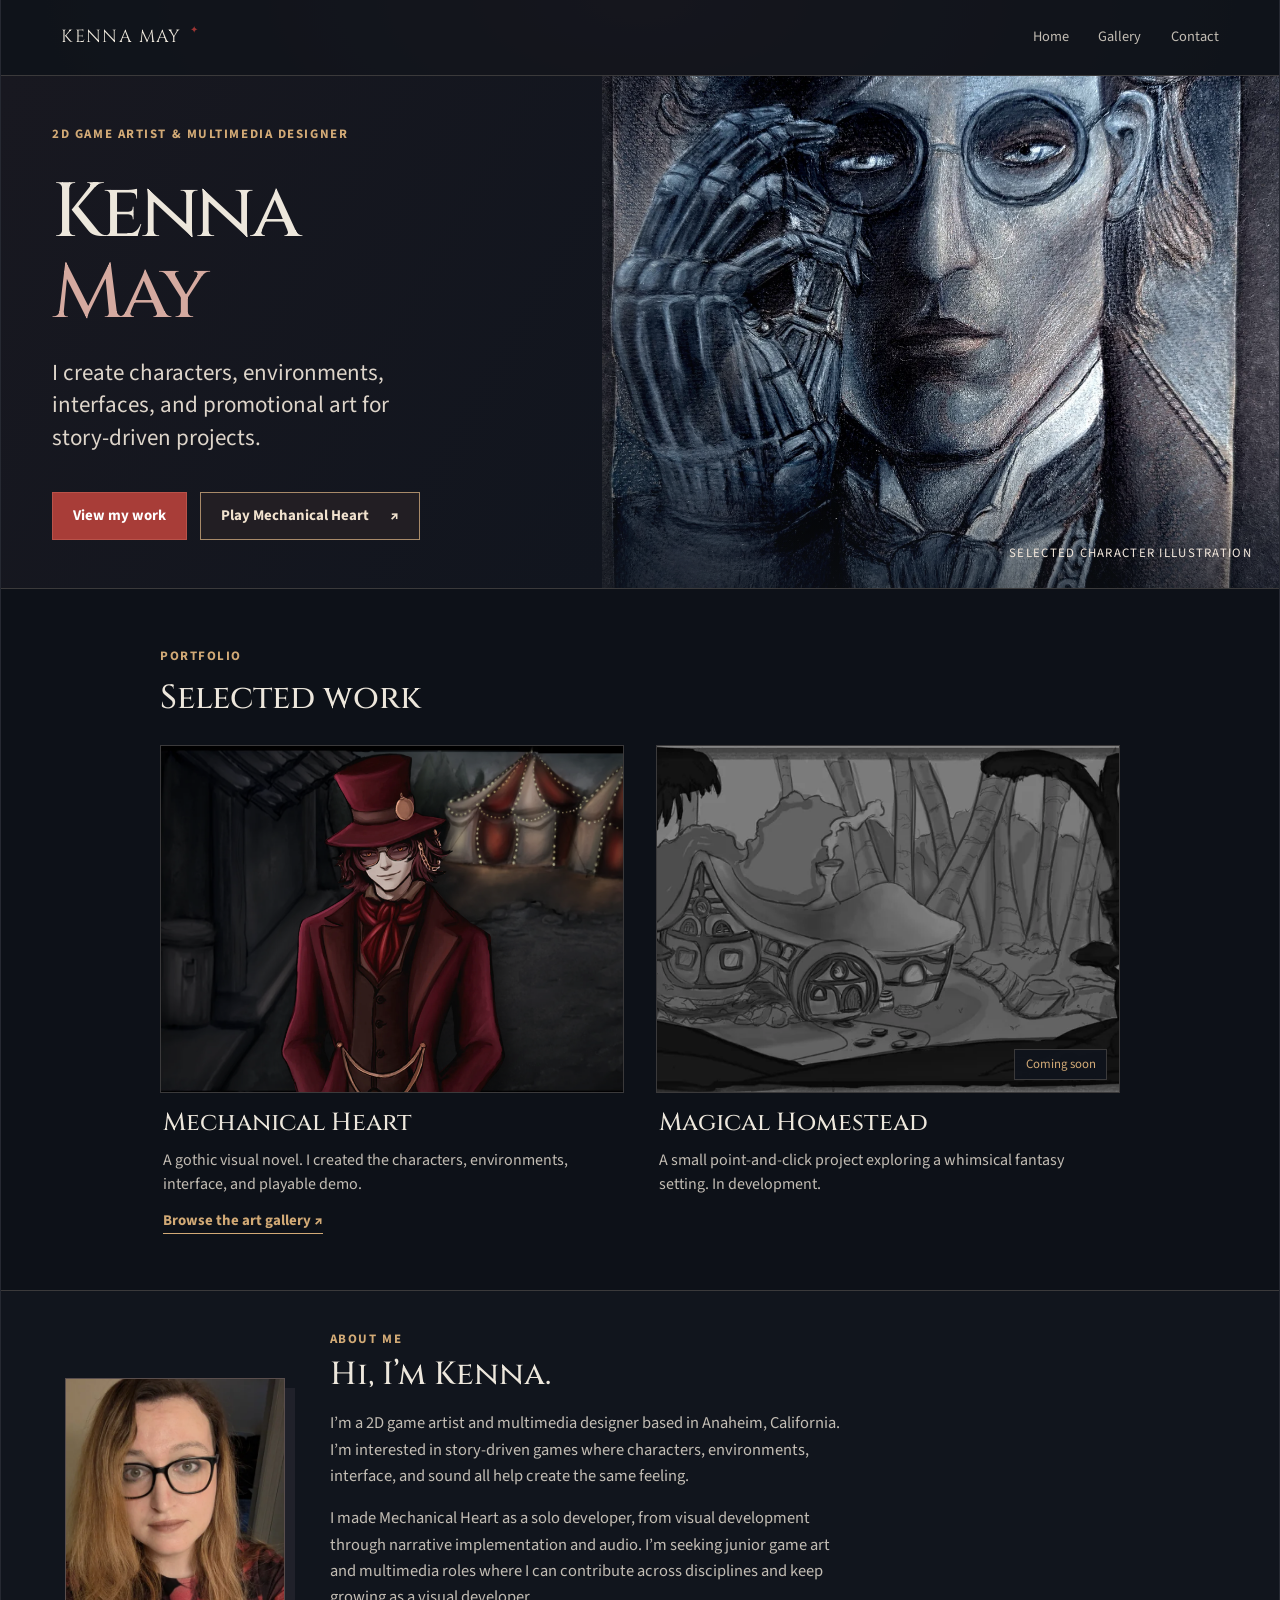
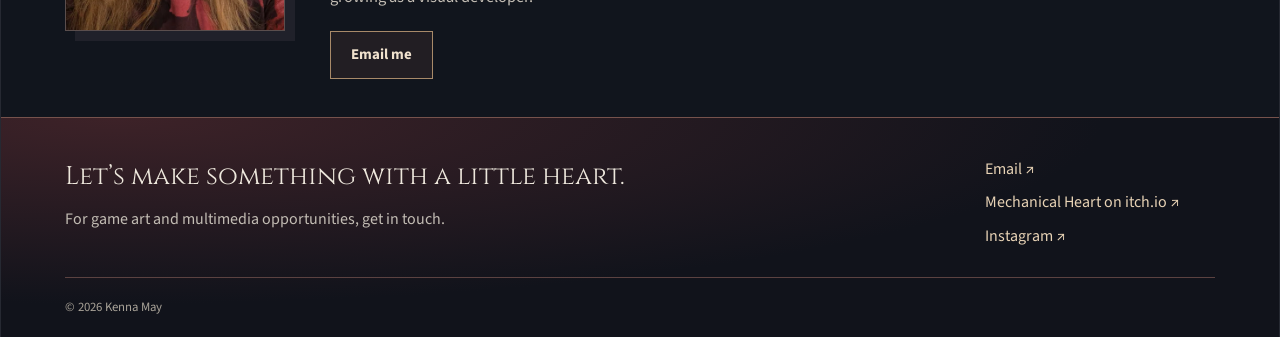
==== index.html @ ee1459ba "Replace oversized homepage sections with compact project thumbnails" ====
<!doctype html>
<html lang="en">
<head>
  <meta charset="utf-8">
  <meta name="viewport" content="width=device-width, initial-scale=1">
  <meta name="theme-color" content="#10141c">
  <meta name="description" content="Kenna May is a 2D game artist and multimedia designer. Explore her Mechanical Heart visual novel art and development process.">
  <title>Kenna May · 2D Game Artist</title>
  <link rel="icon" href="assets/favicon.svg" type="image/svg+xml">
  <link rel="preconnect" href="https://fonts.googleapis.com">
  <link rel="preconnect" href="https://fonts.gstatic.com" crossorigin>
  <link href="https://fonts.googleapis.com/css2?family=Cinzel:wght@500;600&family=Source+Sans+3:wght@400;500;600;700&display=swap" rel="stylesheet">
  <link rel="stylesheet" href="styles.css">
  <link rel="stylesheet" href="compact.css">

  <style>
    /* Compact homepage project thumbnails. */
    .home-work .section-heading{max-width:960px;margin:0 auto 1.75rem}
    .home-work .section-heading h2{font-size:clamp(1.7rem,2.6vw,2.35rem)}
    .project-thumbnails{display:grid;grid-template-columns:repeat(2,minmax(0,1fr));gap:clamp(1.25rem,3vw,2rem);max-width:960px;margin-inline:auto;align-items:start}
    .project-thumbnail{min-width:0}
    .project-thumbnail-art{display:block;position:relative;isolation:isolate;aspect-ratio:4/3;overflow:hidden;border:1px solid var(--line);background:#171b24}
    a.project-thumbnail-art{transition:border-color .2s}
    a.project-thumbnail-art:hover{border-color:var(--gold)}
    .project-thumbnail-scene{position:absolute;inset:0;width:100%;height:100%;object-fit:cover}
    .project-thumbnail-mechanical .project-thumbnail-scene{filter:brightness(.65) saturate(.85)}
    .project-thumbnail-character{position:absolute;height:112%;width:auto;max-width:none;left:50%;bottom:-12%;transform:translateX(-50%);filter:drop-shadow(8px 10px 12px #0009)}
    .project-thumbnail-status{position:absolute;right:.75rem;bottom:.75rem;padding:.3rem .65rem;background:#10141ced;border:1px solid var(--line);color:var(--gold);font-size:.8rem}
    .project-thumbnail-copy{padding:1rem .2rem 0}
    .project-thumbnail-copy h3{font-size:clamp(1.2rem,2vw,1.55rem);margin:0 0 .6rem}
    .project-thumbnail-copy h3 a{text-decoration:none}
    .project-thumbnail-copy h3 a:hover{color:var(--gold)}
    .project-thumbnail-copy p{color:var(--muted);font-size:1rem;line-height:1.5;margin:0 0 .75rem}
    .project-thumbnail-copy .text-link{font-size:.93rem}
    @media(max-width:600px){.project-thumbnails{grid-template-columns:1fr;max-width:440px;gap:2rem}.home-work .section-heading{max-width:440px}}
  </style>
</head>
<body>
  <a class="skip-link" href="#main">Skip to work</a>
  <div class="site-frame">
    <header class="site-header">
      <a class="wordmark" href="#top" aria-label="Kenna May, back to top">KENNA MAY<span class="wordmark-mark" aria-hidden="true">✦</span></a>
      <nav aria-label="Main navigation"><a href="index.html" aria-current="page">Home</a><a href="visual-development.html">Gallery</a><a href="index.html#contact">Contact</a></nav>
    </header>

    <main id="main">
      <section class="home-hero" id="top" aria-labelledby="home-title">
        <div class="home-hero-copy">
          <p class="eyebrow">2D game artist &amp; multimedia designer</p>
          <h1 id="home-title">Kenna<br><em>May</em></h1>
          <p class="home-deck">I create characters, environments, interfaces, and promotional art for story-driven projects.</p>
          <div class="hero-actions"><a class="button button-primary" href="#work">View my work</a><a class="button button-secondary" href="https://pyre3.itch.io/mechanical-heart" target="_blank" rel="noopener noreferrer">Play Mechanical Heart <span aria-hidden="true">↗</span></a></div>
        </div>
        <div class="home-hero-art"><img src="assets/portrait-study.webp" alt="Blue-toned illustrated portrait of a character with round glasses and a mechanical hand" fetchpriority="high"><span>Selected character illustration</span></div>
      </section>

      <section class="section home-work" id="work" aria-labelledby="home-work-title">
        <div class="section-heading"><div><p class="eyebrow">Portfolio</p><h2 id="home-work-title">Selected work</h2></div></div>
        <div class="project-thumbnails">
          <article class="project-thumbnail">
            <a class="project-thumbnail-art project-thumbnail-mechanical" href="mechanical-heart.html" aria-label="View the Mechanical Heart case study">
              <img class="project-thumbnail-scene" src="assets/circus-environment.webp" alt="Circus tents glowing at night" loading="lazy" decoding="async">
              <img class="project-thumbnail-character" src="assets/caster-sprite.webp" alt="" loading="lazy" decoding="async">
            </a>
            <div class="project-thumbnail-copy">
              <h3><a href="mechanical-heart.html">Mechanical Heart</a></h3>
              <p>A gothic visual novel. I created the characters, environments, interface, and playable demo.</p>
              <a class="text-link" href="visual-development.html">Browse the art gallery <span aria-hidden="true">↗</span></a>
            </div>
          </article>
          <article class="project-thumbnail">
            <div class="project-thumbnail-art">
              <img class="project-thumbnail-scene" src="assets/woodland-night-thumb.webp" alt="Grayscale fantasy cottage nestled among winding woodland trees" width="1000" height="486" loading="lazy" decoding="async">
              <span class="project-thumbnail-status">Coming soon</span>
            </div>
            <div class="project-thumbnail-copy">
              <h3>Magical Homestead</h3>
              <p>A small point-and-click project exploring a whimsical fantasy setting. In development.</p>
            </div>
          </article>
        </div>
      </section>

      <section class="section about-section" id="about" aria-labelledby="about-title"><div class="about-image"><img src="assets/kenna-portrait.webp" alt="Portrait of Kenna May"></div><div class="about-copy"><p class="eyebrow">About me</p><h2 id="about-title">Hi, I’m Kenna.</h2><p>I’m a 2D game artist and multimedia designer based in Anaheim, California. I’m interested in story-driven games where characters, environments, interface, and sound all help create the same feeling.</p><p>I made Mechanical Heart as a solo developer, from visual development through narrative implementation and audio. I’m seeking junior game art and multimedia roles where I can contribute across disciplines and keep growing as a visual developer.</p><a class="button button-secondary" href="mailto:kennamayphone@gmail.com">Email me</a></div></section>
    </main>

    <footer class="site-footer" id="contact"><div><span class="footer-title">Let’s make something with a little heart.</span><p>For game art and multimedia opportunities, get in touch.</p></div><div class="footer-links"><a href="mailto:kennamayphone@gmail.com">Email ↗</a><a href="https://pyre3.itch.io/mechanical-heart" target="_blank" rel="noopener noreferrer">Mechanical Heart on itch.io ↗</a><a href="https://www.instagram.com/black.cat.psd" target="_blank" rel="noopener noreferrer">Instagram ↗</a></div><small>© 2026 Kenna May</small></footer>
  </div>
</body>
</html>
---- styles.css ----
:root{color-scheme:dark;--bg:#0b0e14;--panel:#141922;--panel-2:#1b202a;--text:#ede7dc;--muted:#c3bdb4;--soft:#a9a398;--gold:#d2aa76;--red:#9d3534;--line:#3b3a3b;--serif:Cinzel,Georgia,serif;--sans:"Source Sans 3",Arial,sans-serif}
*{box-sizing:border-box}html{scroll-behavior:smooth}body{margin:0;background:radial-gradient(ellipse 70% 22% at 50% 0%,#362029 0,transparent 75%),var(--bg);color:var(--text);font-family:var(--sans);font-size:1rem;line-height:1.55}body:has(dialog[open]){overflow:hidden}button,a{font:inherit}button{cursor:pointer}a{color:inherit}img{max-width:100%;display:block}h1,h2,h3,p{margin-top:0}h1,h2,h3{line-height:1.15}h2,h3{font-family:var(--serif);font-weight:500}p{max-width:64ch}a:focus-visible,button:focus-visible{outline:2px solid #f2cf9f;outline-offset:4px}.skip-link{position:absolute;left:1rem;top:-5rem;z-index:20;background:#f0d9b9;color:#111;padding:.7rem 1rem}.skip-link:focus{top:1rem}.site-frame{max-width:1720px;margin:auto;border-left:1px solid #262932;border-right:1px solid #262932}.site-header{height:76px;padding:0 clamp(1.1rem,4.7vw,5rem);display:flex;align-items:center;justify-content:space-between;gap:2rem;border-bottom:1px solid var(--line);background:#10141cd9}.wordmark{text-decoration:none;white-space:nowrap;font-family:var(--serif);font-size:1.1rem;letter-spacing:.08em}.wordmark-mark{font-size:.6rem;color:var(--red);vertical-align:top;margin-left:.5rem}.site-header nav{display:flex;gap:clamp(1rem,2.3vw,2.5rem);align-items:center}.site-header nav a{font-size:.9rem;text-decoration:none;color:var(--muted);white-space:nowrap}.site-header a:hover,.text-link:hover,.footer-links a:hover{color:#f3d2a1}.hero{display:grid;grid-template-columns:minmax(0,46%) minmax(0,54%);min-height:clamp(560px,50vw,760px);border-bottom:1px solid var(--line)}.hero-copy{display:flex;flex-direction:column;align-items:flex-start;justify-content:center;padding:4.5rem clamp(1.4rem,5vw,6rem);background:linear-gradient(115deg,#1c1821 0%,#151a24 60%,#16151d 100%)}.eyebrow,.feature-number,.fact-label{color:var(--gold);font-weight:700;letter-spacing:.12em;text-transform:uppercase;font-size:.81rem}.hero h1{font-family:var(--serif);font-size:clamp(3.2rem,5vw,6.2rem);font-weight:500;line-height:1.1;letter-spacing:-.035em;margin:1.2rem 0 1.6rem}.hero h1 em{font-style:normal;color:#d7a69a}.hero-deck{font-size:clamp(1.2rem,1.6vw,1.5rem);line-height:1.4;max-width:31ch;margin-bottom:1rem}.hero-intro{color:var(--muted);max-width:48ch}.hero-actions{display:flex;flex-wrap:wrap;gap:.8rem;margin-top:1.3rem}.button{min-height:48px;display:inline-flex;align-items:center;justify-content:center;gap:1.3rem;padding:.7rem 1.25rem;text-decoration:none;font-weight:700;font-size:.93rem;transition:background .2s,border-color .2s,transform .2s}.button:hover{transform:translateY(-2px)}.button-primary{background:#a83d38;border:1px solid #b95249;color:#fff}.button-primary:hover{background:#bd4a44}.button-secondary{border:1px solid #a88a69;color:#f1e2ce;background:#221e23}.button-secondary:hover{background:#36272b}.hero-stage{position:relative;isolation:isolate;min-height:560px;overflow:hidden;background:#0e1119}.hero-environment{position:absolute;inset:0;width:100%;height:100%;object-fit:cover;object-position:56% center;filter:brightness(.46) saturate(.75)}.hero-vignette{position:absolute;inset:0;background:linear-gradient(90deg,#12151b75,transparent 30%),linear-gradient(0deg,#0c0e16 0%,transparent 32%),radial-gradient(circle at 53% 55%,transparent 10%,#080c15a1 100%)}.hero-character{position:absolute;height:88%;width:auto;max-width:none;bottom:-4%;left:50%;transform:translateX(-50%);object-fit:contain;filter:drop-shadow(15px 20px 18px #000b)}.hero-stage-label{position:absolute;bottom:1.6rem;right:2rem;font-size:.8rem;text-transform:uppercase;letter-spacing:.12em;color:#e2d0b6}.project-facts{display:grid;grid-template-columns:repeat(4,1fr);background:#11161e;border-bottom:1px solid var(--line);padding:1.4rem clamp(1.4rem,4.7vw,5rem);gap:0}.project-facts>div{padding:.3rem 1.3rem;border-left:1px solid var(--line);min-width:0}.project-facts>div:first-child{border-left:0;padding-left:0}.project-facts strong{display:block;font-weight:600;font-size:.96rem;line-height:1.4;margin-top:.3rem}.fact-label{font-size:.75rem}.section{padding:clamp(3.5rem,6vw,7rem) clamp(1.3rem,5vw,6rem);scroll-margin-top:1.5rem}.section-heading{display:flex;align-items:end;justify-content:space-between;gap:2.5rem;margin-bottom:2.5rem}.section-heading h2{font-size:clamp(2rem,3.4vw,3.5rem);margin:.5rem 0 0}.section-heading>p{color:var(--muted);width:min(38%,43ch);margin:0;font-size:1.05rem}.finished-work{background:#0d1118}.feature{display:grid;grid-template-columns:1.1fr .9fr;min-height:420px;margin-bottom:1.2rem;border:1px solid var(--line);background:#171b24}.feature-character{grid-template-columns:.95fr 1.05fr}.feature-art{min-width:0;min-height:420px;overflow:hidden}.art-button{position:relative;width:100%;height:100%;padding:0;border:0;background:#252831;display:block;overflow:hidden;color:var(--text);text-align:left}.art-button img{width:100%;height:100%;object-fit:cover;transition:transform .4s ease,filter .4s ease}.art-button:hover img{transform:scale(1.025);filter:brightness(1.08)}.zoom-hint{position:absolute;right:1rem;bottom:1rem;background:#10141fe8;border:1px solid #9c8568;padding:.35rem .7rem;font-size:.83rem;font-weight:700}.character-art{background:radial-gradient(ellipse 48% 70% at 50% 58%,#45323e,#22232c 72%)}.character-art .art-button{background:transparent}.character-art img{object-fit:contain;object-position:center bottom;padding:1.5rem 1rem 0;filter:drop-shadow(12px 12px 20px #0008)}.character-art .art-button:hover img{filter:drop-shadow(12px 12px 20px #0008) brightness(1.08)}.scene-art img{object-position:center}.feature-copy{padding:clamp(2rem,4vw,4rem);display:flex;flex-direction:column;justify-content:center;align-items:flex-start}.feature-copy h3{font-size:clamp(2rem,3vw,3.3rem);margin:1rem 0}.feature-copy p{font-size:1.13rem;color:var(--muted);line-height:1.57;margin-bottom:1.5rem}.text-link{color:var(--gold);text-decoration:none;border-bottom:1px solid currentColor;padding-bottom:.15rem;font-weight:700}.paired-work{display:grid;grid-template-columns:repeat(2,minmax(0,1fr));gap:1.2rem}.work-card{border:1px solid var(--line);background:#171b24}.work-card>.art-button{height:clamp(220px,25vw,390px);border-bottom:1px solid var(--line)}.work-card img{object-fit:contain;background:#101219}.card-copy{padding:1.5rem 2rem 2rem}.card-copy h3{font-size:1.55rem;margin:.7rem 0}.card-copy p{margin:0;color:var(--muted)}.progress-section{background:linear-gradient(180deg,#171820,#10141c)}.process-group{display:grid;grid-template-columns:220px minmax(0,1fr);gap:2rem;padding:2.5rem 0;border-top:1px solid var(--line);scroll-margin-top:2rem}.process-intro h3{font-size:1.45rem;margin:0 0 1rem}.process-intro p{color:var(--muted);font-size:1rem}.process-gallery{display:grid;gap:1rem;min-width:0}.two-up{grid-template-columns:repeat(2,minmax(0,1fr))}.three-up{grid-template-columns:repeat(3,minmax(0,1fr))}.process-gallery figure{margin:0;min-width:0}.process-gallery .art-button{aspect-ratio:1.42;background:#2b2c32;border:1px solid #484246}.process-gallery img{object-fit:contain}.process-gallery figcaption{color:var(--muted);font-size:.92rem;margin-top:.65rem}.about-section{display:grid;grid-template-columns:minmax(220px,.72fr) minmax(0,1.28fr);gap:clamp(2rem,6vw,7rem);background:#11151d;border-top:1px solid var(--line)}.about-image{align-self:center;max-width:360px;aspect-ratio:4/4.6;overflow:hidden;border:1px solid #5a4e4d;box-shadow:18px 18px 0 #20212a}.about-image img{width:100%;height:100%;object-fit:cover;object-position:center 36%}.about-copy{max-width:700px;align-self:center}.about-copy h2{font-size:clamp(2.2rem,3.4vw,3.5rem);margin:.8rem 0 1.7rem}.about-copy p:not(.eyebrow){font-size:1.13rem;color:var(--muted)}.about-copy .button{margin-top:.9rem}.site-footer{display:grid;grid-template-columns:1fr auto;gap:1.8rem 3rem;padding:3rem clamp(1.3rem,5vw,6rem) 1.5rem;border-top:1px solid #76524c;background:radial-gradient(ellipse at 9% 0%,#3d2228,#11131b 60%)}.footer-title{font-family:var(--serif);font-size:clamp(1.3rem,2vw,2rem)}.site-footer p{color:var(--muted);margin:.7rem 0 0}.footer-links{display:flex;flex-direction:column;gap:.55rem;min-width:230px}.footer-links a{color:#e7d2b5;text-decoration:none}.site-footer small{grid-column:1/-1;border-top:1px solid #5b4241;padding-top:1.2rem;color:var(--soft);font-size:.8rem}.lightbox{width:min(96vw,1300px);max-width:none;max-height:96vh;padding:0;border:1px solid #77634e;background:#10131b;color:var(--text);box-shadow:0 20px 100px #000d}.lightbox::backdrop{background:#030509ec}.lightbox-toolbar{height:60px;display:flex;align-items:center;justify-content:space-between;gap:1rem;padding:.6rem 1.1rem;border-bottom:1px solid var(--line);font-size:.95rem}.lightbox-toolbar button{background:none;color:var(--text);border:1px solid var(--line);padding:.4rem .7rem}.lightbox-view{display:grid;grid-template-columns:54px minmax(0,1fr) 54px;align-items:center;min-height:200px}.lightbox-view img{justify-self:center;max-height:calc(96vh - 110px);max-width:100%;width:auto;object-fit:contain}.lightbox-arrow{height:80px;border:0;background:#1b1f2acc;color:#f0dec6;font-size:2.5rem}.lightbox-arrow:hover,.lightbox-toolbar button:hover{background:#3c2930}.lightbox-count{display:block;text-align:center;color:var(--soft);font-size:.8rem;padding:.4rem}
@media(max-width:1000px){.hero{grid-template-columns:1fr 1fr}.hero-copy{padding:3rem 2rem}.hero h1{font-size:clamp(2.7rem,5.5vw,4.5rem)}.project-facts{grid-template-columns:repeat(2,1fr);row-gap:1.2rem}.project-facts>div:nth-child(3){border-left:0;padding-left:0}.process-group{grid-template-columns:180px 1fr;gap:1.3rem}.section-heading>p{width:42%}}
@media(max-width:700px){.site-header{height:auto;min-height:65px;padding:1rem 1.15rem;align-items:flex-start;flex-direction:column;gap:.75rem}.site-header nav{gap:1.1rem;max-width:100%;overflow-x:auto;padding-bottom:.2rem}.site-header nav a{font-size:.9rem}.hero{display:flex;flex-direction:column}.hero-copy{padding:3rem 1.3rem 2.5rem}.hero h1{font-size:clamp(3rem,12vw,5rem)}.hero-stage{min-height:390px}.hero-character{height:98%;bottom:-5%}.hero-stage-label{bottom:.7rem;right:1rem}.project-facts{padding:1.2rem 1.3rem;gap:1.1rem}.project-facts>div{padding:0;border:0}.project-facts strong{font-size:.9rem}.section{padding:3.5rem 1.3rem}.section-heading{display:block;margin-bottom:2rem}.section-heading>p{width:auto;margin:1rem 0 0}.feature,.feature-character{display:flex;flex-direction:column}.feature-art{min-height:0;height:300px}.character-art{height:390px}.feature-environment .feature-art{order:-1}.feature-copy{padding:1.7rem}.feature-copy p{font-size:1.05rem}.paired-work{gap:1rem}.work-card>.art-button{height:190px}.card-copy{padding:1rem}.card-copy h3{font-size:1.2rem}.process-group{display:block;padding:2rem 0}.process-intro{margin-bottom:1.1rem}.process-intro p{max-width:55ch}.about-section{grid-template-columns:140px 1fr;gap:1.7rem}.about-image{align-self:start;box-shadow:8px 8px 0 #20212a}.about-copy p:not(.eyebrow){font-size:1.04rem}.site-footer{grid-template-columns:1fr}}
@media(max-width:520px){.project-facts{grid-template-columns:1fr 1fr}.hero-actions{width:100%}.hero-actions .button{flex:1 1 auto}.hero-stage{min-height:330px}.paired-work{grid-template-columns:1fr}.work-card>.art-button{height:240px}.process-gallery{grid-template-columns:1fr}.process-gallery .art-button{aspect-ratio:1.7}.about-section{display:block}.about-image{width:145px;aspect-ratio:1;float:right;margin:0 0 1rem 1.5rem}.about-copy h2{font-size:2.3rem}.lightbox-view{grid-template-columns:40px minmax(0,1fr) 40px}.lightbox-arrow{font-size:2rem}.lightbox-toolbar{font-size:.82rem}}
@media(prefers-reduced-motion:reduce){html{scroll-behavior:auto}*,*::before,*::after{transition-duration:.01ms!important;animation-duration:.01ms!important}}

/* Portfolio homepage */
.home-hero{display:grid;grid-template-columns:47% 53%;min-height:clamp(540px,48vw,700px);border-bottom:1px solid var(--line)}
.home-hero-copy{display:flex;flex-direction:column;align-items:flex-start;justify-content:center;padding:4rem clamp(1.4rem,5vw,6rem);background:linear-gradient(120deg,#181820,#11151e)}
.home-hero h1{font-family:var(--serif);font-weight:500;font-size:clamp(4rem,7vw,7rem);line-height:1.06;letter-spacing:-.05em;margin:1.2rem 0 1.7rem}
.home-hero h1 em{font-style:normal;color:#d5aaa0}
.home-deck{font-size:clamp(1.2rem,1.8vw,1.55rem);line-height:1.42;max-width:33ch;color:#ded5ca;margin-bottom:1rem}
.home-hero-art{position:relative;min-height:500px;background:#1a2330;overflow:hidden}
.home-hero-art img{width:100%;height:100%;position:absolute;inset:0;object-fit:cover;object-position:center 44%;filter:saturate(.8)}
.home-hero-art:after{content:"";position:absolute;inset:0;background:linear-gradient(0deg,#10141b99,transparent 30%),linear-gradient(90deg,#11151b55,transparent 30%)}
.home-hero-art span{position:absolute;z-index:1;bottom:1.5rem;right:1.7rem;color:#f2e7dc;font-size:.8rem;letter-spacing:.1em;text-transform:uppercase}
.home-work{background:#0d1118}
.home-project{display:grid;grid-template-columns:1.1fr .9fr;border:1px solid var(--line);background:#171b24;min-height:530px}
.home-project-art{position:relative;min-height:530px;overflow:hidden;background:#161923}
.home-project-scene{width:100%;height:100%;position:absolute;inset:0;object-fit:cover;filter:brightness(.5) saturate(.8)}
.home-project-art:after{content:"";position:absolute;inset:0;background:linear-gradient(90deg,transparent 50%,#141820b3),linear-gradient(0deg,#10131cb0,transparent 36%)}
.home-project-character{position:absolute;z-index:1;height:100%;width:auto;max-width:none;bottom:-7%;left:50%;transform:translateX(-50%);filter:drop-shadow(10px 15px 16px #0009)}
.home-project-copy{padding:clamp(2rem,4vw,4.5rem);display:flex;flex-direction:column;justify-content:center;align-items:flex-start}
.home-project-copy h3{font-size:clamp(1.9rem,3vw,3rem);margin:1rem 0}
.home-project-copy p{font-size:1.1rem;color:var(--muted)}
.home-project-copy ul{margin:.2rem 0 1.8rem;padding-left:1.2rem;color:#dbcfbd}
.home-project-copy li{margin:.2rem 0}
.home-project-copy .text-link{margin-top:1.2rem}
.home-preview{display:grid;grid-template-columns:repeat(3,minmax(0,1fr));gap:1rem;margin-top:1rem}
.home-preview a{display:block;text-decoration:none;background:#1a1e27;border:1px solid var(--line);min-width:0;transition:border-color .2s}
.home-preview a:hover{border-color:var(--gold)}
.home-preview img{width:100%;height:clamp(145px,17vw,270px);object-fit:cover;background:#292a31}
.home-preview span{display:flex;justify-content:space-between;gap:.5rem;align-items:center;padding:.9rem 1rem;font-weight:700}
.home-preview b{color:var(--gold)}
@media(max-width:850px){.home-hero{grid-template-columns:1fr 1fr}.home-hero-copy{padding:3rem 2rem}.home-hero h1{font-size:clamp(3.6rem,8vw,5.5rem)}.home-project{grid-template-columns:1fr 1fr}.home-project-copy{padding:2rem}}
@media(max-width:700px){.home-hero{display:flex;flex-direction:column}.home-hero-copy{padding:3rem 1.3rem}.home-hero h1{font-size:clamp(4rem,13vw,5.5rem)}.home-hero-art{min-height:420px}.home-project{display:flex;flex-direction:column}.home-project-art{min-height:370px}.home-project-copy{padding:2rem 1.5rem}.home-preview{grid-template-columns:repeat(3,minmax(0,1fr));gap:.6rem}.home-preview img{height:130px}.home-preview span{font-size:.85rem;padding:.7rem}}
@media(max-width:520px){.home-hero-art{min-height:340px}.home-preview{grid-template-columns:1fr}.home-preview img{height:180px}.home-preview span{font-size:1rem}.home-project-art{min-height:330px}}

/* Mechanical Heart interface case study */
.ui-showcase{margin-top:1.2rem;padding:clamp(2rem,4vw,4rem);border:1px solid var(--line);background:linear-gradient(135deg,#1d1c24,#151a23)}
.ui-intro{max-width:850px;margin-bottom:2rem}
.ui-intro h3{font-size:clamp(2rem,3vw,3.2rem);margin:.8rem 0 1rem}
.ui-intro p{font-size:1.12rem;color:var(--muted);margin:0}
.ui-gallery{display:grid;grid-template-columns:repeat(2,minmax(0,1fr));gap:1.2rem}
.ui-piece{min-width:0;margin:0;background:#11151d;border:1px solid #434047}
.ui-piece .art-button{height:clamp(220px,25vw,370px);border-bottom:1px solid #434047;background:#0b0d13}
.ui-piece .art-button img{object-fit:contain}
.ui-piece figcaption{display:flex;flex-direction:column;gap:.35rem;padding:1.1rem 1.3rem 1.3rem}
.ui-piece figcaption strong{font-family:var(--serif);font-weight:500;font-size:1.2rem}
.ui-piece figcaption span{font-size:1rem;color:var(--muted)}
@media(max-width:700px){.ui-showcase{padding:1.5rem}.ui-gallery{gap:.8rem}.ui-piece .art-button{height:200px}}
@media(max-width:520px){.ui-gallery{grid-template-columns:1fr}.ui-piece .art-button{height:230px}}

/* Direct art interaction and the quick-browse gallery */
.art-button{cursor:zoom-in}
.single-process{display:block}
.single-process .art-button{aspect-ratio:1192/665;background:#090d12}
.single-process img{object-fit:contain}
.home-gallery-entry{display:grid;grid-template-columns:42% 1fr;min-height:230px;margin-top:1rem;border:1px solid var(--line);background:#191d26;text-decoration:none;overflow:hidden;transition:border-color .2s,background .2s}
.home-gallery-entry:hover{border-color:var(--gold);background:#22232c}
.home-gallery-entry img{width:100%;height:100%;max-height:340px;object-fit:cover}
.home-gallery-entry>div{padding:clamp(1.5rem,3vw,3rem);align-self:center}
.home-gallery-entry h3{font-size:clamp(1.5rem,2.6vw,2.5rem);margin:.7rem 0}
.home-gallery-entry p{color:var(--muted);font-size:1.05rem}
.home-gallery-entry .text-link{display:inline-block;margin-top:.4rem}
.gallery-page{background:#0d1118;padding:clamp(2rem,5vw,5rem) clamp(1.3rem,5vw,6rem) 5rem}
.gallery-intro{padding:0 0 clamp(2.5rem,5vw,4rem);max-width:900px}
.gallery-intro h1{font-family:var(--serif);font-size:clamp(2.7rem,5vw,5rem);font-weight:500;line-height:1.1;margin:.7rem 0 1rem}
.gallery-intro p:not(.eyebrow){font-size:1.2rem;color:var(--muted);max-width:65ch}
.gallery-section{border-top:1px solid var(--line);padding:2.5rem 0 3.5rem;scroll-margin-top:1rem}
.gallery-heading{display:flex;align-items:baseline;gap:1.5rem;margin-bottom:1.6rem}
.gallery-heading h2{font-size:clamp(1.5rem,2.5vw,2.5rem);margin:0}
.gallery-grid{display:grid;grid-template-columns:repeat(2,minmax(0,1fr));gap:1.1rem}
.gallery-grid-three{grid-template-columns:repeat(3,minmax(0,1fr))}
.gallery-item{min-width:0;margin:0;border:1px solid var(--line);background:#191d26}
.gallery-item .art-button{height:clamp(250px,31vw,430px);background:#10131a}
.gallery-grid-three .art-button{height:clamp(210px,24vw,340px)}
.gallery-item img{object-fit:contain}
.gallery-portrait .art-button{background:radial-gradient(ellipse at 50% 60%,#41313d,#1a1e28 70%)}
.gallery-item figcaption{padding:.8rem 1.1rem;font-weight:700;color:#e9d9c0}
.gallery-end{padding-top:1rem}
@media(max-width:700px){.home-gallery-entry{grid-template-columns:1fr}.home-gallery-entry img{height:210px}.gallery-heading{display:block}.gallery-heading h2{margin:.5rem 0 0}.gallery-grid-three{grid-template-columns:repeat(2,minmax(0,1fr))}.gallery-item .art-button,.gallery-grid-three .art-button{height:250px}}
@media(max-width:520px){.gallery-grid,.gallery-grid-three{grid-template-columns:1fr}.gallery-item .art-button,.gallery-grid-three .art-button{height:260px}.gallery-intro p:not(.eyebrow){font-size:1.05rem}}

/* Visual Development image wall */
.sr-only{position:absolute;width:1px;height:1px;padding:0;margin:-1px;overflow:hidden;clip:rect(0,0,0,0);white-space:nowrap;border:0}
.gallery-wall-page{padding:2rem clamp(1.3rem,5vw,6rem) 5rem;background:#101218}
.gallery-wall-top{display:flex;justify-content:space-between;align-items:end;gap:2rem;margin:0 0 2rem}
.gallery-wall-top h1{font-family:var(--serif);font-size:clamp(1.8rem,3vw,2.8rem);font-weight:500;margin:.4rem 0 0}
.gallery-wall-top .eyebrow{margin:0}
.gallery-wall-top .text-link{white-space:nowrap;margin-bottom:.25rem}
.gallery-wall-grid{display:grid;grid-template-columns:repeat(3,minmax(0,1fr));gap:18px}
.gallery-wall-card{margin:0;aspect-ratio:16/9;border:1px solid #3b3c40;background:#202128;overflow:hidden}
.gallery-wall-card .art-button{height:100%;background:#202128}
.gallery-wall-card img{object-fit:cover}
.gallery-wall-card.is-contained img{object-fit:contain;background:#23242a}
@media(max-width:800px){.gallery-wall-grid{grid-template-columns:repeat(2,minmax(0,1fr));gap:12px}}
@media(max-width:520px){.gallery-wall-top{display:block}.gallery-wall-top .text-link{display:inline-block;margin-top:1rem}.gallery-wall-grid{grid-template-columns:1fr;gap:12px}}
---- compact.css ----
/* A compact sizing pass on the original portfolio. */
.site-frame{max-width:1400px}
.section{padding-block:clamp(2.75rem,4.5vw,5.25rem)}
.section-heading{margin-bottom:2rem}
.home-hero{min-height:clamp(460px,40vw,560px)}
.home-hero-copy{padding:3rem clamp(1.4rem,4vw,5rem)}
.home-hero h1{font-size:clamp(3.5rem,6vw,5.5rem);margin:1rem 0 1.3rem}
.home-hero-art{min-height:420px}
.hero{min-height:clamp(460px,40vw,610px)}
.hero-copy{padding:3.4rem clamp(1.4rem,4vw,5rem)}
.hero h1{font-size:clamp(2.9rem,4.3vw,5.1rem)}
.hero-stage{min-height:460px}
.home-project,.home-project-art{min-height:460px}
.home-project-copy{padding:clamp(1.5rem,3vw,3.5rem)}
.about-section{gap:clamp(2rem,4.5vw,5.25rem)}
.about-image{max-width:300px}
.gallery-wall-page{padding-top:1.6rem;padding-bottom:4rem}
.gallery-wall-top{margin-bottom:1.6rem}
.site-footer{padding-top:2.4rem;padding-bottom:1.25rem}
@media(max-width:850px){
 .home-hero-copy{padding:2.5rem 1.5rem}
 .home-hero h1{font-size:clamp(3.25rem,7vw,4.75rem)}
 .home-project-copy{padding:1.6rem}
}
@media(max-width:700px){
 .section{padding:2.75rem 1.3rem}
 .home-hero,.home-project{min-height:0}
 .home-hero-copy{padding:2.25rem 1.3rem}
 .home-hero h1{font-size:clamp(3.25rem,11vw,4.5rem)}
 .home-hero-art{min-height:340px}
 .hero-copy{padding:2.25rem 1.3rem 2rem}
 .hero h1{font-size:clamp(2.75rem,10vw,4.25rem)}
 .hero-stage{min-height:320px}
 .home-project-art{min-height:310px}
 .about-section{gap:1.5rem}
}
@media(max-width:520px){
 .home-hero-art{min-height:280px}
 .hero-stage{min-height:275px}
 .home-project-art{min-height:280px}
}

/* Shared column edges and text insets for the two homepage cards. */
.home-project,.home-gallery-entry{grid-template-columns:minmax(0,1.1fr) minmax(0,.9fr)}
.home-project-copy,.home-gallery-entry>div{padding:clamp(1.5rem,3vw,3.5rem)}
@media(max-width:850px){
 .home-project,.home-gallery-entry{grid-template-columns:repeat(2,minmax(0,1fr))}
 .home-project-copy,.home-gallery-entry>div{padding:1.6rem}
}
@media(max-width:700px){
 .home-gallery-entry{grid-template-columns:1fr}
}

/* Keep the artist introduction proportionate to the work cards. */
.about-section{grid-template-columns:220px minmax(0,1fr);gap:clamp(2rem,3.5vw,3.5rem);padding-block:clamp(2rem,3vw,3rem);align-items:center}
.about-image{width:220px;max-width:100%;box-shadow:10px 10px 0 #20212a}
.about-copy{max-width:700px}
.about-copy .eyebrow{margin-bottom:.4rem}
.about-copy h2{font-size:clamp(1.9rem,2.5vw,2.5rem);margin:.5rem 0 1rem}
.about-copy p:not(.eyebrow){font-size:1.03rem;line-height:1.6;margin-bottom:1rem}
.about-copy .button{margin-top:.25rem}
@media(max-width:700px){
 .about-section{grid-template-columns:120px minmax(0,1fr);gap:1.5rem;padding-block:2rem}
 .about-image{width:120px;align-self:start;box-shadow:7px 7px 0 #20212a}
}
@media(max-width:520px){
 .about-section{display:block}
 .about-section:after{content:"";display:block;clear:both}
 .about-image{width:104px;aspect-ratio:1;float:right;margin:0 0 1rem 1.1rem}
 .about-copy h2{font-size:1.9rem}
}

/* Personal artwork keeps consistent card sizes while showing each complete drawing. */
.additional-artwork-intro{max-width:62ch;color:var(--muted);margin:0 0 2rem;font-size:1.05rem;line-height:1.6}
.additional-artwork-section{margin-top:2.5rem}
.additional-artwork-section+.additional-artwork-section{border-top:1px solid var(--line);padding-top:2.5rem}
.additional-artwork-section h2{font-size:clamp(1.3rem,2vw,1.8rem);margin:0 0 1.25rem}
.additional-artwork-grid{grid-template-columns:repeat(2,minmax(0,1fr));align-items:stretch}
.additional-artwork-grid .gallery-wall-card{aspect-ratio:auto;min-width:0;display:flex;flex-direction:column}
.additional-artwork-grid .art-button{height:auto;aspect-ratio:3/2;flex:none}
.additional-artwork-featured .art-button{aspect-ratio:4/3}
.additional-artwork-grid .artwork-paper .art-button,.additional-artwork-grid .artwork-paper img{background:#fff}
.additional-artwork-grid .artwork-paper img{padding:14px}
.additional-artwork-grid figcaption{padding:1rem 1.2rem;color:var(--text);line-height:1.5;flex:1;border-top:1px solid var(--line)}
.additional-artwork-grid figcaption span{display:block;color:var(--muted);font-size:.9rem}
@media(max-width:700px){.additional-artwork-grid{grid-template-columns:1fr}.additional-artwork-section{margin-top:2rem}.additional-artwork-section+.additional-artwork-section{padding-top:2rem}}

/* The playable scene gets a complete row after the three production stages. */
.environment-pipeline .pipeline-in-game{grid-column:1/-1;margin-top:.5rem}
.environment-pipeline .pipeline-in-game .art-button{aspect-ratio:1575/941;background:#090d12}
.environment-pipeline .pipeline-in-game img{object-fit:contain}
.pipeline-in-game figcaption strong{display:block;color:var(--gold);font-size:.95rem;font-weight:600}
.pipeline-in-game figcaption span{display:block;margin-top:.25rem}

/* Preserve the complete Collector presentation sheet and its embedded labels. */
.collector-process .art-button{aspect-ratio:16/9;background:#000}
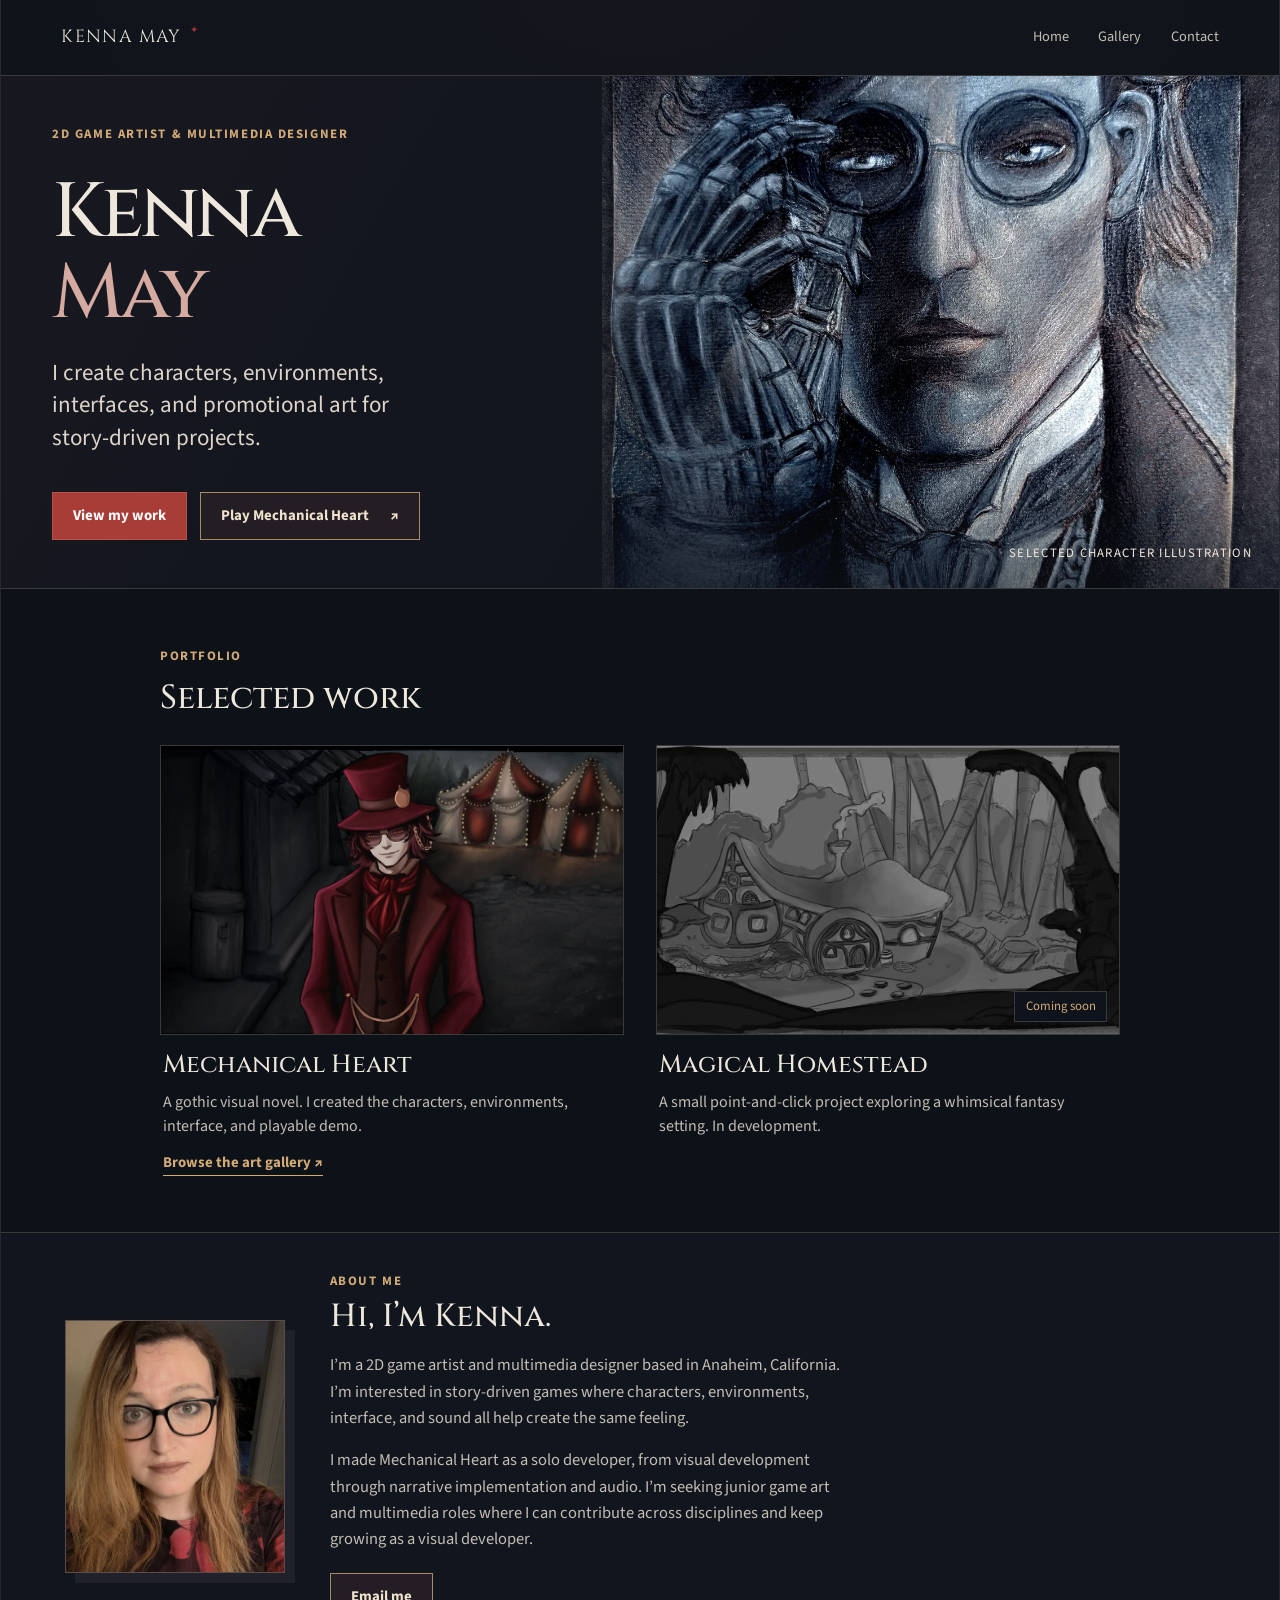
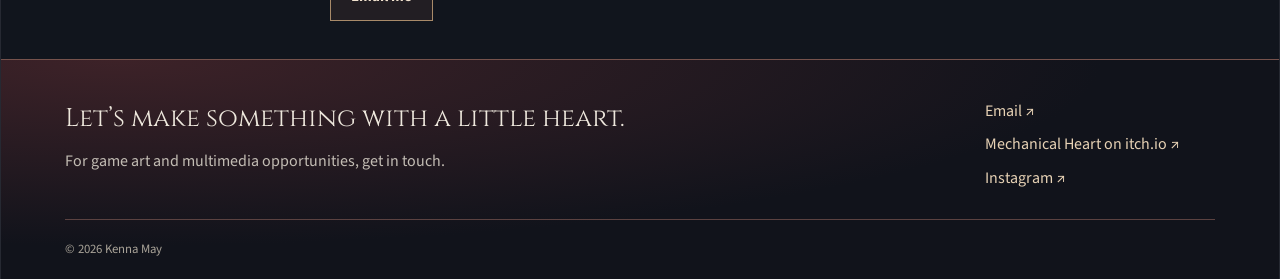
==== commit aee74331: "Give homepage thumbnails a wider landscape ratio" ====
--- a/index.html
+++ b/index.html
@@ -19,7 +19,7 @@
     .home-work .section-heading h2{font-size:clamp(1.7rem,2.6vw,2.35rem)}
     .project-thumbnails{display:grid;grid-template-columns:repeat(2,minmax(0,1fr));gap:clamp(1.25rem,3vw,2rem);max-width:960px;margin-inline:auto;align-items:start}
     .project-thumbnail{min-width:0}
-    .project-thumbnail-art{display:block;position:relative;isolation:isolate;aspect-ratio:4/3;overflow:hidden;border:1px solid var(--line);background:#171b24}
+    .project-thumbnail-art{display:block;position:relative;isolation:isolate;aspect-ratio:16/10;overflow:hidden;border:1px solid var(--line);background:#171b24}
     a.project-thumbnail-art{transition:border-color .2s}
     a.project-thumbnail-art:hover{border-color:var(--gold)}
     .project-thumbnail-scene{position:absolute;inset:0;width:100%;height:100%;object-fit:cover}
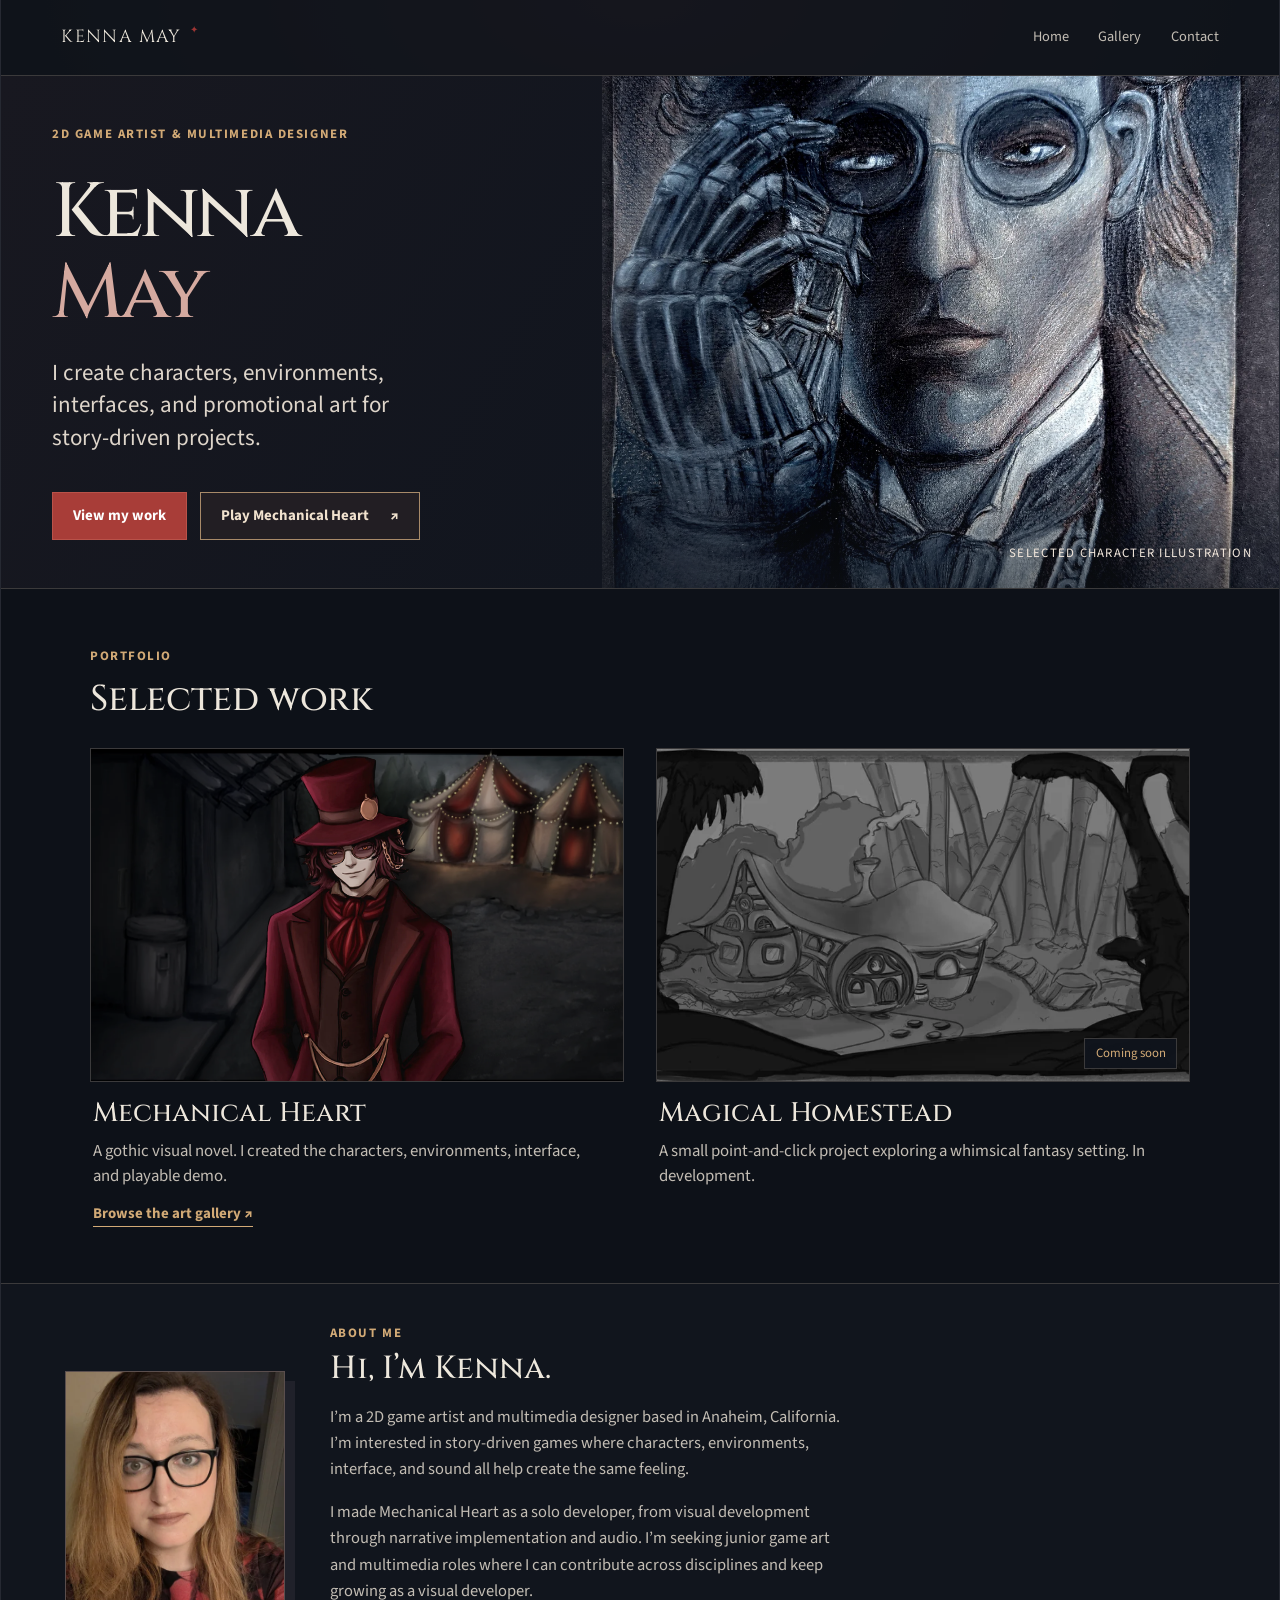
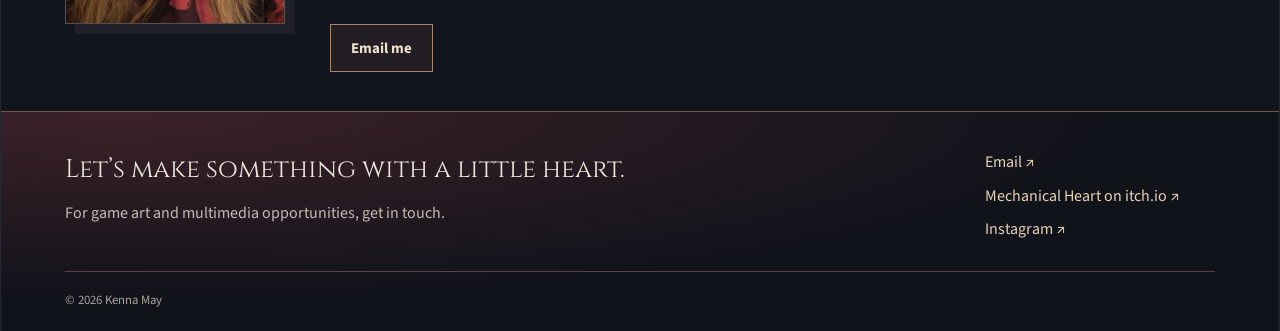
==== commit c9c59c65: "Slightly enlarge the selected work thumbnails and typography" ====
--- a/index.html
+++ b/index.html
@@ -15,9 +15,9 @@
 
   <style>
     /* Compact homepage project thumbnails. */
-    .home-work .section-heading{max-width:960px;margin:0 auto 1.75rem}
-    .home-work .section-heading h2{font-size:clamp(1.7rem,2.6vw,2.35rem)}
-    .project-thumbnails{display:grid;grid-template-columns:repeat(2,minmax(0,1fr));gap:clamp(1.25rem,3vw,2rem);max-width:960px;margin-inline:auto;align-items:start}
+    .home-work .section-heading{max-width:1100px;margin:0 auto 1.75rem}
+    .home-work .section-heading h2{font-size:clamp(1.9rem,2.8vw,2.6rem)}
+    .project-thumbnails{display:grid;grid-template-columns:repeat(2,minmax(0,1fr));gap:clamp(1.25rem,3vw,2rem);max-width:1100px;margin-inline:auto;align-items:start}
     .project-thumbnail{min-width:0}
     .project-thumbnail-art{display:block;position:relative;isolation:isolate;aspect-ratio:16/10;overflow:hidden;border:1px solid var(--line);background:#171b24}
     a.project-thumbnail-art{transition:border-color .2s}
@@ -27,10 +27,10 @@
     .project-thumbnail-character{position:absolute;height:112%;width:auto;max-width:none;left:50%;bottom:-12%;transform:translateX(-50%);filter:drop-shadow(8px 10px 12px #0009)}
     .project-thumbnail-status{position:absolute;right:.75rem;bottom:.75rem;padding:.3rem .65rem;background:#10141ced;border:1px solid var(--line);color:var(--gold);font-size:.8rem}
     .project-thumbnail-copy{padding:1rem .2rem 0}
-    .project-thumbnail-copy h3{font-size:clamp(1.2rem,2vw,1.55rem);margin:0 0 .6rem}
+    .project-thumbnail-copy h3{font-size:clamp(1.3rem,2.1vw,1.7rem);margin:0 0 .6rem}
     .project-thumbnail-copy h3 a{text-decoration:none}
     .project-thumbnail-copy h3 a:hover{color:var(--gold)}
-    .project-thumbnail-copy p{color:var(--muted);font-size:1rem;line-height:1.5;margin:0 0 .75rem}
+    .project-thumbnail-copy p{color:var(--muted);font-size:1.05rem;line-height:1.5;margin:0 0 .75rem}
     .project-thumbnail-copy .text-link{font-size:.93rem}
     @media(max-width:600px){.project-thumbnails{grid-template-columns:1fr;max-width:440px;gap:2rem}.home-work .section-heading{max-width:440px}}
   </style>
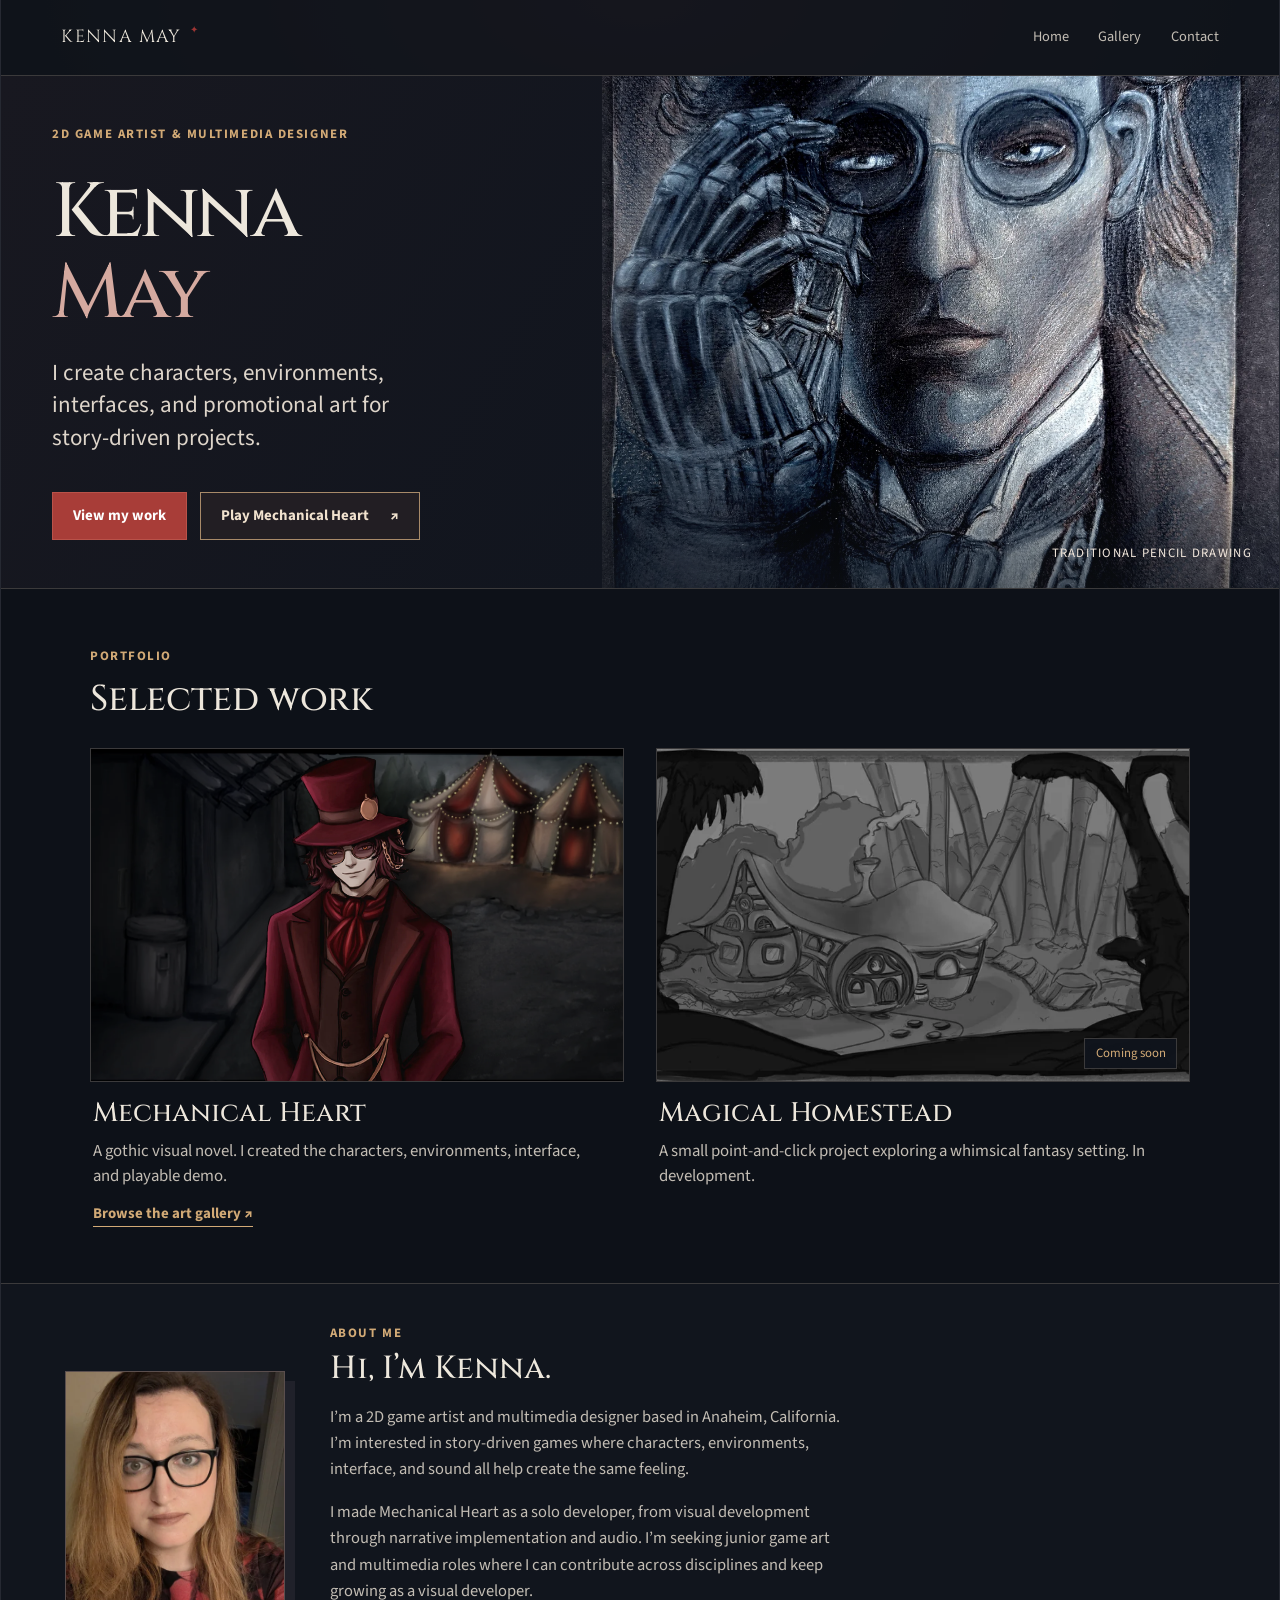
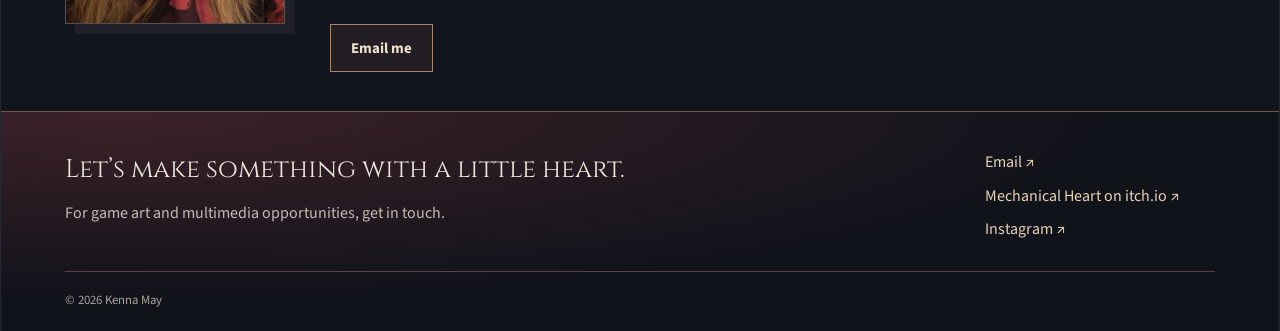
==== commit 37cd5a6a: "Label homepage portrait as a traditional pencil drawing" ====
--- a/index.html
+++ b/index.html
@@ -51,7 +51,7 @@
           <p class="home-deck">I create characters, environments, interfaces, and promotional art for story-driven projects.</p>
           <div class="hero-actions"><a class="button button-primary" href="#work">View my work</a><a class="button button-secondary" href="https://pyre3.itch.io/mechanical-heart" target="_blank" rel="noopener noreferrer">Play Mechanical Heart <span aria-hidden="true">↗</span></a></div>
         </div>
-        <div class="home-hero-art"><img src="assets/portrait-study.webp" alt="Blue-toned illustrated portrait of a character with round glasses and a mechanical hand" fetchpriority="high"><span>Selected character illustration</span></div>
+        <div class="home-hero-art"><img src="assets/portrait-study.webp" alt="Blue-toned illustrated portrait of a character with round glasses and a mechanical hand" fetchpriority="high"><span>Traditional pencil drawing</span></div>
       </section>
 
       <section class="section home-work" id="work" aria-labelledby="home-work-title">
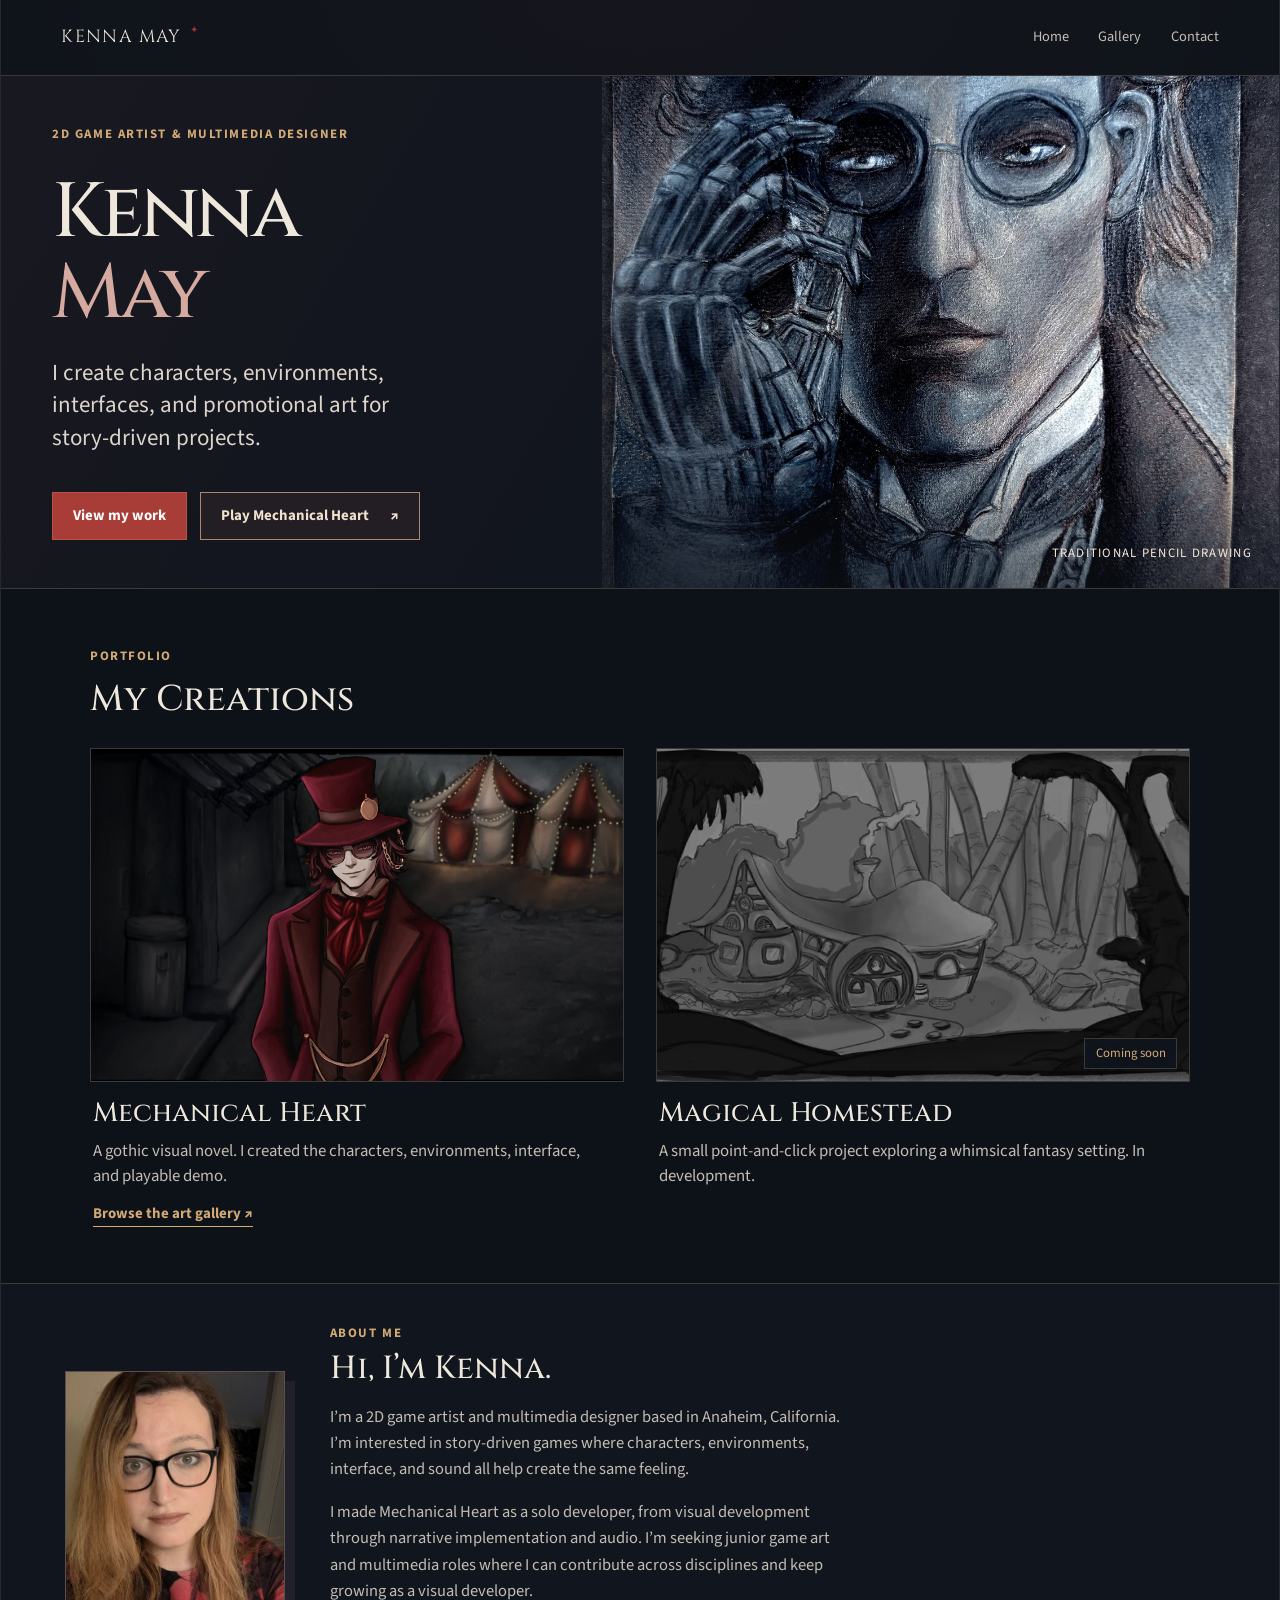
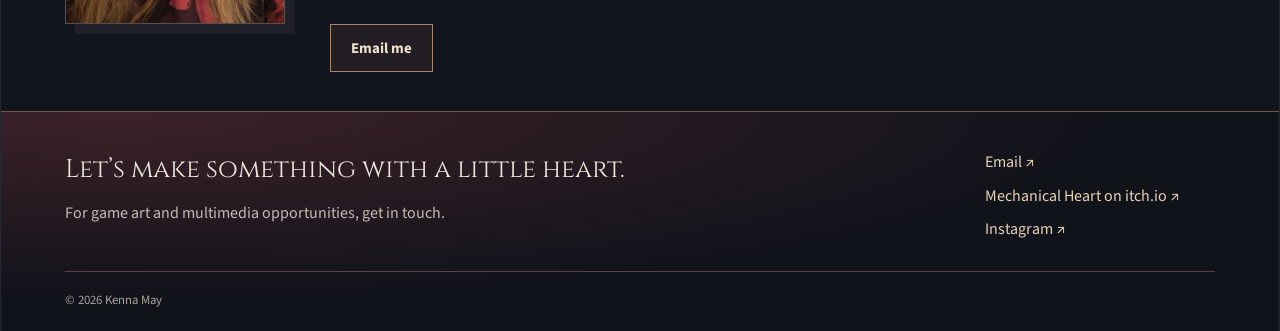
==== commit 1c285297: "e" ====
--- a/index.html
+++ b/index.html
@@ -55,7 +55,7 @@
       </section>
 
       <section class="section home-work" id="work" aria-labelledby="home-work-title">
-        <div class="section-heading"><div><p class="eyebrow">Portfolio</p><h2 id="home-work-title">Selected work</h2></div></div>
+        <div class="section-heading"><div><p class="eyebrow">Portfolio</p><h2 id="home-work-title">My Creations</h2></div></div>
         <div class="project-thumbnails">
           <article class="project-thumbnail">
             <a class="project-thumbnail-art project-thumbnail-mechanical" href="mechanical-heart.html" aria-label="View the Mechanical Heart case study">
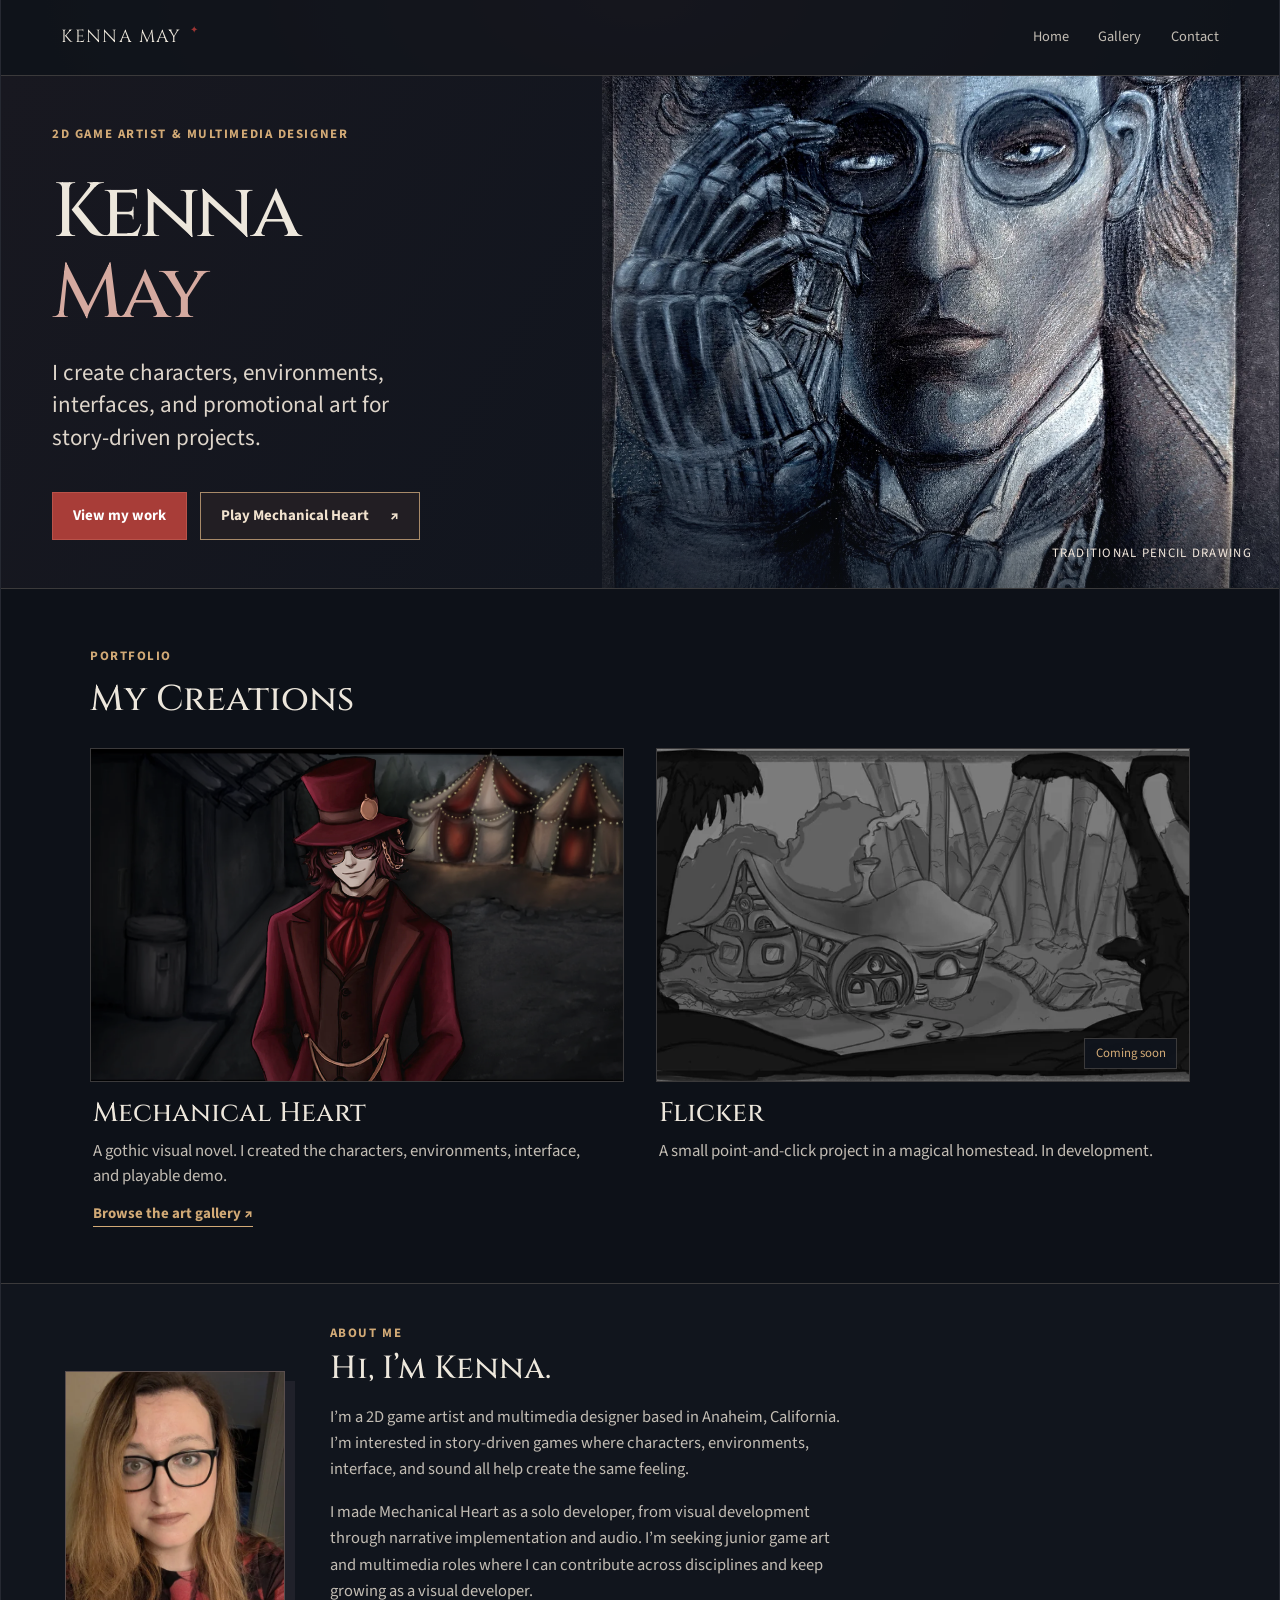
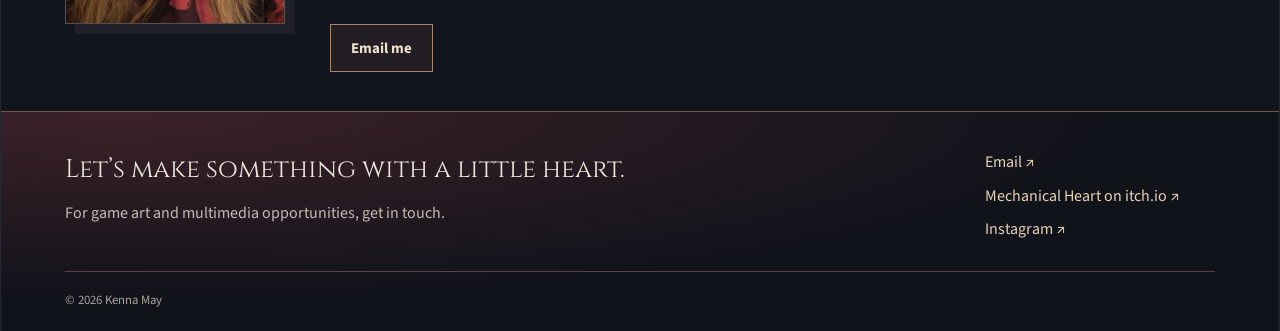
==== commit acc727db: "k" ====
--- a/index.html
+++ b/index.html
@@ -6,7 +6,7 @@
   <meta name="theme-color" content="#10141c">
   <meta name="description" content="Kenna May is a 2D game artist and multimedia designer. Explore her Mechanical Heart visual novel art and development process.">
   <title>Kenna May · 2D Game Artist</title>
-  <link rel="icon" href="assets/favicon.svg" type="image/svg+xml">
+  <link rel="icon" href="assets/heart-needle-favicon.png" type="image/png" sizes="128x128">
   <link rel="preconnect" href="https://fonts.googleapis.com">
   <link rel="preconnect" href="https://fonts.gstatic.com" crossorigin>
   <link href="https://fonts.googleapis.com/css2?family=Cinzel:wght@500;600&family=Source+Sans+3:wght@400;500;600;700&display=swap" rel="stylesheet">
@@ -74,8 +74,8 @@
               <span class="project-thumbnail-status">Coming soon</span>
             </div>
             <div class="project-thumbnail-copy">
-              <h3>Magical Homestead</h3>
-              <p>A small point-and-click project exploring a whimsical fantasy setting. In development.</p>
+              <h3>Flicker</h3>
+              <p>A small point-and-click project in a magical homestead. In development.</p>
             </div>
           </article>
         </div>
